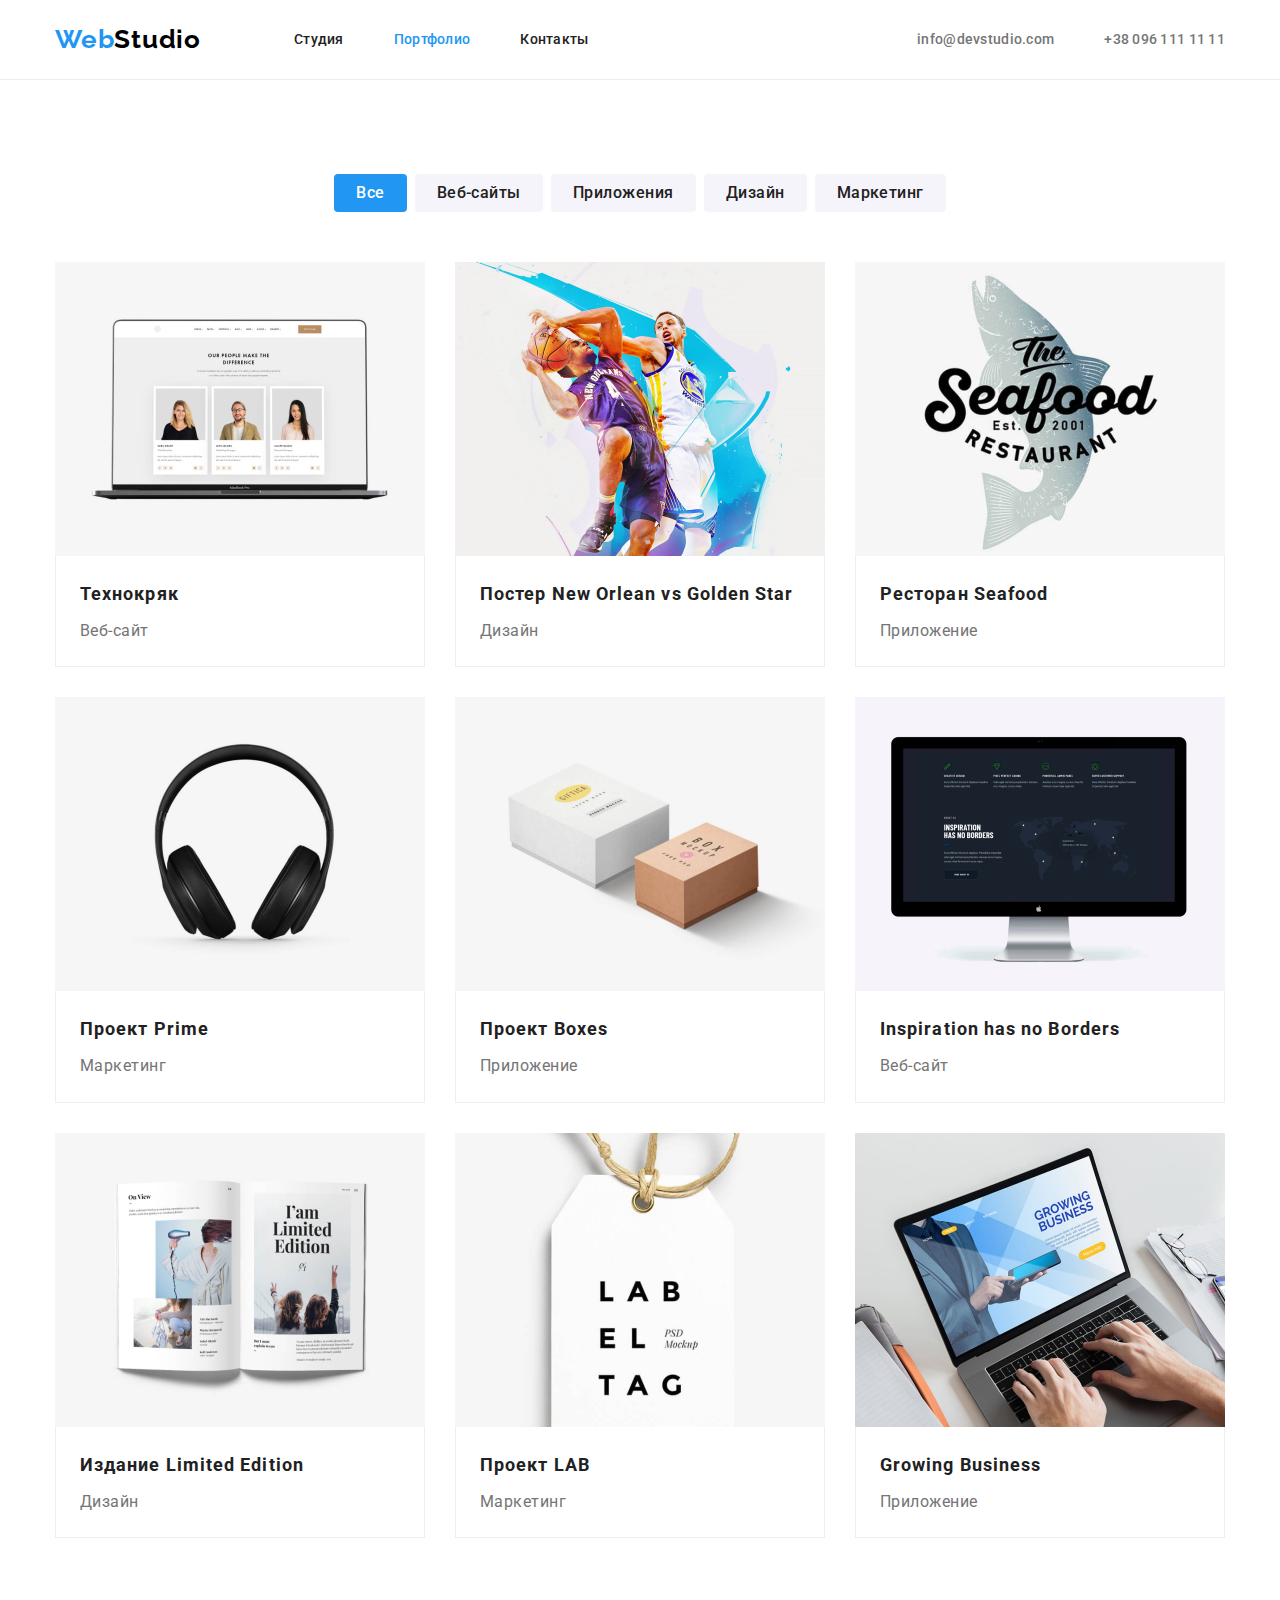
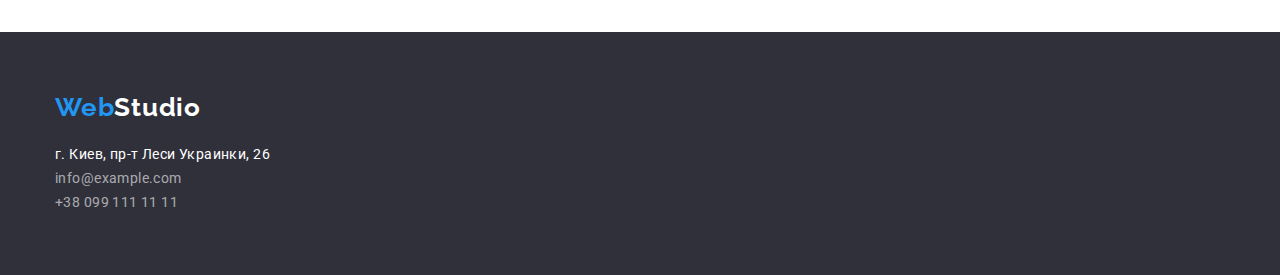
==== portfolio.html @ 2596192c "Initial commit" ====
<!DOCTYPE html>
<html lang="ru">
<head>
    <meta charset="UTF-8">
    <meta http-equiv="X-UA-Compatible" content="IE=edge">
    <meta name="viewport" content="width=device-width, initial-scale=1.0">
    <title>Портфолио</title>
    <link rel="preconnect" href="https://fonts.googleapis.com">
    <link rel="preconnect" href="https://fonts.gstatic.com" crossorigin>
    <link href="https://fonts.googleapis.com/css2?family=Raleway:wght@700&family=Roboto:wght@400;500;700;900&display=swap"
    rel="stylesheet">
    <link rel="stylesheet" href="https://cdnjs.cloudflare.com/ajax/libs/modern-normalize/1.1.0/modern-normalize.min.css">
    <link rel="stylesheet" href="./css/styles.css">
</head>
<body class="page">
    <!-- Header -->
    <!-- Header -->
    <header class="header">
        <div class="container header-container">
            <a class="header-logo link" href="./index.html">Web<span class="header-logo-dark">Studio</span></a>
            <nav class="header-nav">
                <ul class="nav-list list">
                    <li class="item"><a class="nav-lis-item link" href="./index.html">Студия</a></li>
                    <li class="item"><a class="nav-lis-item link current-link" href="./portfolio.html">Портфолио</a> </li>
                    <li class="item"><a class="nav-lis-item link" href="">Контакты</a></li>
                </ul>
            </nav>
            <ul class="header-contacts list">
                <li class="item"><a class="header-contact link" href="mailto:info@devstudio.com">info@devstudio.com</a></li>
                <li class="item"><a class="header-contact link" href="tel:+380961111111">+38 096 111 11 11</a></li>
            </ul>
        </div>
    </header>
    <!-- Main content -->
    <main>
        <!-- Section -->
        <section class="section">
            <div class="container">
            <h1 hidden>Примеры работ</h1>
            <ul class="filter-list list">
                <li class="item"><button class="portfolio-button btn current-btn" type="button">Все</button></li>
                <li class="item"><button class="portfolio-button btn" type="button">Веб-сайты</button></li>
                <li class="item"><button class="portfolio-button btn" type="button">Приложения</button></li>
                <li class="item"><button class="portfolio-button btn" type="button">Дизайн</button></li>
                <li class="item"><button class="portfolio-button btn" type="button">Маркетинг</button></li>
            </ul>
            <ul class="works-list list">
                <li class="works-item">
                    <a class="link" href="">
                    <img class="works-item-img img" src="./images/page-2/site.jpg" alt="Веб-сайт Технокряк" width="370" height="294">
                    <div class="works-description">
                    <h2 class="works-item-title">Технокряк</h2>
                    <p class="works-item-text">Веб-сайт</p>
                    </div>
                    </a>
                </li>
                <li class="works-item">
                    <a class="link" href="">
                    <img class="works-item-img img" src="./images/page-2/poster.jpg" alt="Пример дизайна постер New Orlean vs Golden Star" width="370" height="294">
                    <div class="works-description">
                    <h2 class="works-item-title">Постер <span lang="en">New Orlean vs Golden Star</span></h2>
                    <p class="works-item-text">Дизайн</p>
                    </div>
                    </a>
                </li>
                <li class="works-item">
                    <a class="link" href="">
                    <img class="works-item-img img" src="./images/page-2/seafood.jpg" alt="Приложение ресторана Seafood" width="370" height="294">
                    <div class="works-description">
                    <h2 class="works-item-title">Ресторан <span lang="en">Seafood</span></h2>
                    <p class="works-item-text">Приложение</p>
                    </div>
                    </a>
                </li>
                <li class="works-item">
                    <a class="link" href="">
                    <img class="works-item-img img" src="./images/page-2/prime.jpg" alt="Маркетинговый проект Prime" width="370" height="294">
                    <div class="works-description">
                    <h2 class="works-item-title">Проект <span lang="en">Prime</span></h2>
                    <p class="works-item-text">Маркетинг</p>
                    </div>
                    </a>
                </li>
                <li class="works-item">
                    <a class="link" href="">
                    <img class="works-item-img img" src="./images/page-2/boxes.jpg" alt="Приложение Boxes" width="370" height="294">
                    <div class="works-description">
                    <h2 class="works-item-title">Проект <span lang="en">Boxes</span></h2>
                    <p class="works-item-text">Приложение</p>
                    </div>
                    </a>
                </li>
                <li class="works-item">
                    <a class="link" href="">
                    <img class="works-item-img img" src="./images/page-2/site-inspiration.jpg" alt="Веб-сайт Inspiration has no Borders" width="370" height="294">
                    <div class="works-description">
                    <h2 class="works-item-title" lang="en">Inspiration has no Borders</h2>
                    <p class="works-item-text">Веб-сайт</p>
                </div>    
                </a>
                </li>
                <li class="works-item">
                    <a class="link" href="">
                    <img class="works-item-img img" src="./images/page-2/limited-edition.jpg" alt="Дизайн издания Limited Edition" width="370" height="294">
                    <div class="works-description">
                    <h2 class="works-item-title">Издание <span lang="en">Limited Edition</span></h2>
                    <p class="works-item-text">Дизайн</p>
                </div>    
                </a>
                </li>
                <li class="works-item">
                    <a class="link" href="">
                    <img class="works-item-img img" src="./images/page-2/lab.jpg" alt="Маркетинговый проект LAB" width="370" height="294">
                    <div class="works-description">
                    <h2 class="works-item-title">Проект <span lang="en">LAB</span></h2>
                    <p class="works-item-text">Маркетинг</p>
                </div>    
                </a>
                </li>
                <li class="works-item">
                    <a class="link" href="">
                    <img class="works-item-img img" src="./images/page-2/growing-business.jpg" alt="Приложение Growing Business" width="370" height="294">
                    <div class="works-description">
                    <h2 class="works-item-title" lang="en">Growing Business</h2>
                    <p class="works-item-text">Приложение</p>
                </div>    
                </a>
                </li>
            </ul>
            </div>
        </section>
        </main>
    <!-- Footer -->
    <footer class="footer">
        <div class="container">
            <a class="footer-logo link" href="./index.html">Web<span class="footer-logo-bright">Studio</span></a>
            <address>
                <ul class="footer-address-list list">
                    <li class="footer-location">г. Киев, пр-т Леси Украинки, 26</li>
                    <li><a class="footer-contact link" href="mailto:info@example.com">info@example.com</a></li>
                    <li><a class="footer-contact link" href="tel:+380991111111">+38 099 111 11 11</a></li>
                </ul>
            </address>
        </div>
    </footer>
</body>
</html>
---- css/styles.css ----
:root {
    --page-font: 'Roboto', sans-serif;
    --logo-font: 'Raleway', sans-serif;
    --main-text-color: #757575;
    --title-text-color: #212121;
    --accent-color: #2196F3;
    --btn-hover-focus: #188CE8;
    --footer-color: #2F303A;
    --accent-bg-color: #F5F4FA;
    --primary-bg-color: #FFFFFF;
    --header-logo-color: #000000;
    --item: 3;
    --indent: 30px;
}

/* Common styles */
h1,
h2,
h3,
h4,
h5,
h6,
p,
ul {
    margin: 0;
}

.img {
    display: block;
    max-width: 100%;
    height: auto;
    margin: 0;
}

.container {
    width: 1200px;
    padding-right: 15px;
    padding-left: 15px;
    margin-right: auto;
    margin-left: auto;
}

.section {
    padding-top: 94px;
    padding-bottom: 94px;
}

.page {
    font-family: var(--page-font);
    font-style: normal;
    font-weight: 400;
    font-size: 14px;
    line-height: 1.7;
    color: var(--main-text-color);
    
    background-color: var(--primary-bg-color);
}

.list {
    list-style: none;
    padding: 0;
    margin: 0;
}

.link {
    text-decoration: none;
    font-style: normal;
}

.btn {
    font-family: var(--page-font);
    cursor: pointer;
    border-style: none;
    border-radius: 4px;
}

/* Logo */
.header-logo,
.footer-logo {
    font-family: var(--logo-font);
    font-weight: 700;
    font-size: 26px;
    line-height: 1.2;
    letter-spacing: 0.03em;
    color: var(--accent-color)
}

.header-logo-dark {
    color: var(--header-logo-color);
}

.footer-logo-bright {
    color: var(--primary-bg-color);
}

/* Buttons */
.hero-button {
    padding: 10px 32px;
    font-weight: 700;
    font-size: 16px;
    line-height: 1.9;
    text-align: center;
    letter-spacing: 0.06em;
    color: var(--primary-bg-color); 
    
    background-color: var(--accent-color);
}

.hero-button:hover,
.hero-button:focus {
    background-color: var(--btn-hover-focus);
    box-shadow: 0px 4px 4px rgba(0, 0, 0, 0.15);
}

.portfolio-button {
    padding: 6px 22px;
    font-family: var(--page-font);
    font-weight: 500;
    font-size: 16px;
    line-height: 1.6;
    text-align: center;
    letter-spacing: 0.03em;
    color: var(--title-text-color);
    background-color: var(--accent-bg-color);
}

.current-btn,
.portfolio-button:hover,
.portfolio-button:focus {
    color: var(--primary-bg-color);
    background-color: var(--accent-color);
}

/* Header */
.header {
    border-bottom: 1px solid #ECECEC;
}

.header-container {
    display: flex;
    align-items: center;
}

.nav-list {
    display: flex;
    margin-left: 93px;
}

.nav-list .item + .item,
.header-contacts .item+.item {
    margin-left: 50px;
}

.nav-lis-item {
    display: block;
    padding-top: 32px;
    padding-bottom: 32px;

    font-weight: 500;
    font-size: 14px;
    line-height: 1.1;
    letter-spacing: 0.02em;
    color: var(--title-text-color);
}

.current-link,
.nav-lis-item:hover,
.nav-lis-item:focus {
    color: var(--accent-color);
}

.header-contacts {
    display: flex;
    margin-left: auto;
}

.header-contact {
    display: block;
    padding-top: 32px;
    padding-bottom: 32px;

    font-weight: 500;
    line-height: 1.1;
    letter-spacing: 0.02em;
    color: var(--main-text-color);
}

.header-contact:hover,
.header-contact:focus {
    color: var(--accent-color);
}

/* Hero */
.hero {
    padding-top: 200px;
    padding-bottom: 200px;
    text-align: center;
    background-color: var(--footer-color);
}

.hero-title {
    margin-bottom: 30px;
    font-weight: 900;
    font-size: 44px;
    line-height: 1.7;
    text-align: center;
    letter-spacing: 0.06em;
    text-transform: uppercase;
    color: var(--primary-bg-color);
}

/* Benefits */
.benefits-list {
    display: flex;
}

.benefits-list .item {
    width: 270px;
}

.benefits-list .item + .item {
    margin-left: 30px;
}

.benefits-list-title {
    font-weight: 700;
    font-size: 14px;
    line-height: 1.1;
    letter-spacing: 0.03em;
    text-transform: uppercase;
    color: var(--title-text-color);
}

.benefits-text {
    letter-spacing: 0.03em;
}

/* What do and Team*/
.what-do {
    padding-bottom: 94px;
}

.what-do-list {
    display: flex;
}

.what-do-list .list-item {
    display: block;
}

.what-do-list .list-item + .list-item {
    margin-left: 30px;
}

.what-do-title {
    margin-bottom: 50px;
}

.what-do-title,
.team-title {
    margin-bottom: 50px;
    font-weight: 700;
    font-size: 36px;
    line-height: 1.7;
    text-align: center;
    letter-spacing: 0.03em;
    color: var(--title-text-color);
}

.team {
    font-size: 16px;
    line-height: 1.2;
    text-align: center;
    letter-spacing: 0.03em;
    background-color: var(--accent-bg-color);
}

.team-list {
    display: flex;
}

.team-list .team-card + .team-card {
    margin-left: 30px;
}

.team-card {
    background-color: var(--primary-bg-color);
    box-shadow: 0px 1px 3px rgba(0, 0, 0, 0.12), 0px 1px 1px rgba(0, 0, 0, 0.14), 0px 2px 1px rgba(0, 0, 0, 0.2);
    border-radius: 0px 0px 4px 4px;
}

.team-description {
    padding-top: 30px;
    padding-bottom: 30px;
}

.team-name {
    margin-bottom: 10px;
    font-weight: 500;
    font-size: 16px;
    color: var(--title-text-color);
}

/* Portfolio */
.filter-list {
    display: flex;
    margin-bottom: 50px;
    justify-content: center;
}

.filter-list .item + .item {
    margin-left: 8px;
}

.works-list {
    display: flex;
    flex-wrap: wrap;
    margin: calc(-1 * var(--indent) / 2);
}


.works-item {
    flex-basis: calc((100% - var(--indent) * var(--item)) / var(--item));
    margin: calc(var(--indent) / 2);
}

.works-description {
    padding: 20px 24px;
    border: 1px solid #EEEEEE;
    border-top: none;
}

.works-item-title {
    margin-bottom: 4px;
    font-weight: 700;
    font-size: 18px;
    line-height: 2;
    letter-spacing: 0.06em;
    color: var(--title-text-color);
}

.works-item-text {
    font-size: 16px;
    line-height: 1.9;
    letter-spacing: 0.03em;
    color: var(--main-text-color);
}

/* Footer */
.footer {
    padding-top: 60px;
    padding-bottom: 60px;
    background-color: var(--footer-color);
}

.footer-logo {
    display: block;
    margin-bottom: 20px;
}

.footer-address-list:not(:last-child) {
    margin-bottom: 9px;
}

.footer-location {
    display: block;
    width: 231 px;
    font-style: normal;
    line-height: 1.7;
    letter-spacing: 0.03em;
    color: var(--primary-bg-color);
}

.footer-contact {
    display: block;
    width: 231px;
    line-height: 1.7;
    letter-spacing: 0.03em;
    color: rgba(255, 255, 255, 0.6);
}

.footer-contact:hover,
.footer-contact:focus {
    color: var(--accent-color);
}
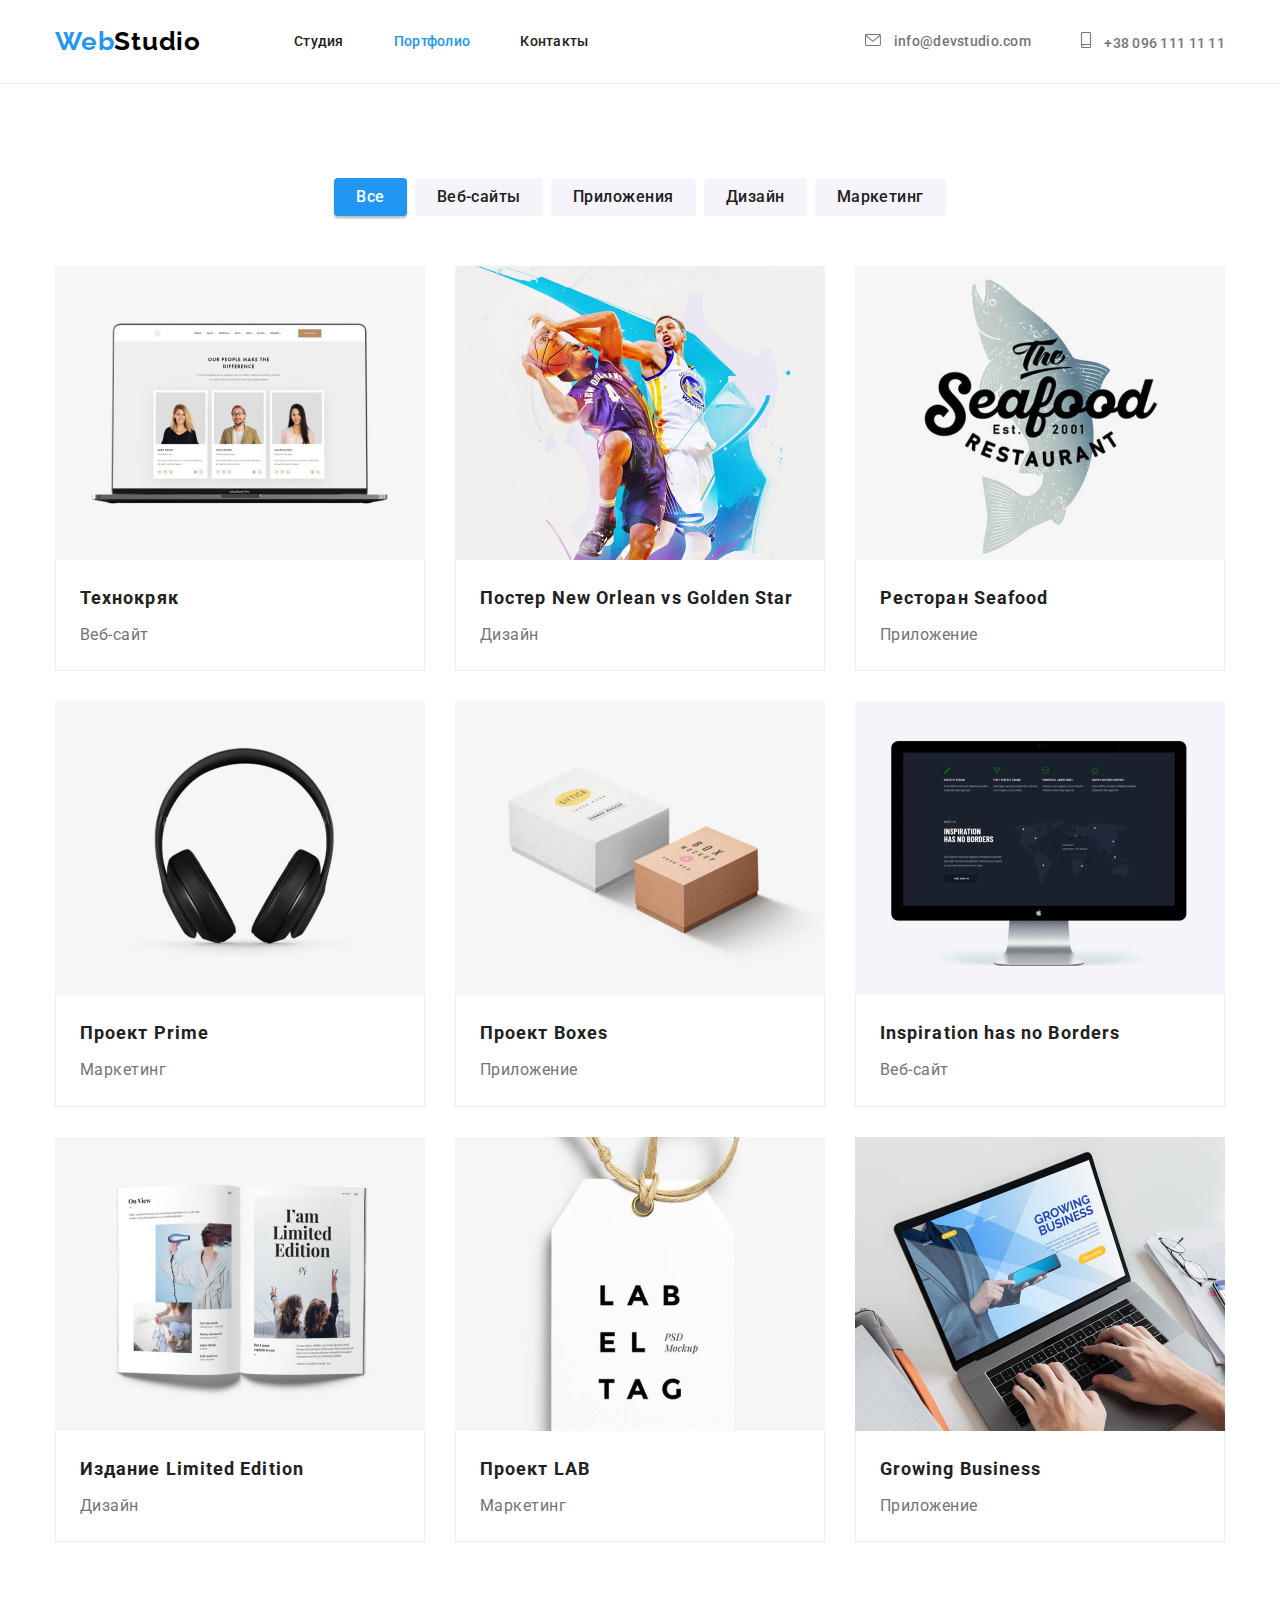
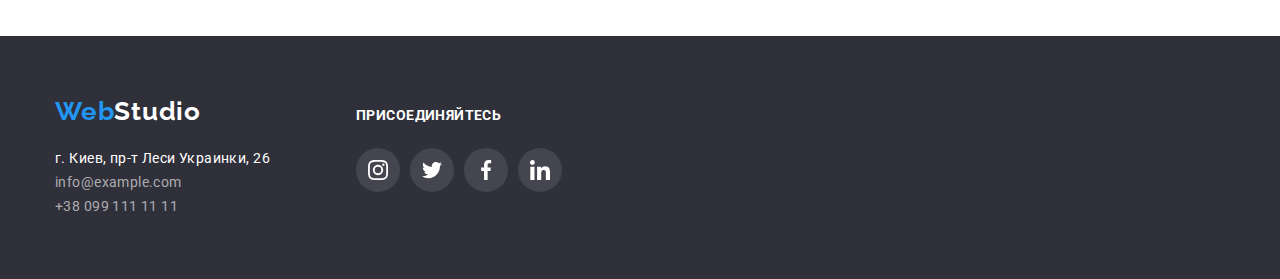
==== commit d3c3253d: "Added icons" ====
--- a/portfolio.html
+++ b/portfolio.html
@@ -14,7 +14,6 @@
 </head>
 <body class="page">
     <!-- Header -->
-    <!-- Header -->
     <header class="header">
         <div class="container header-container">
             <a class="header-logo link" href="./index.html">Web<span class="header-logo-dark">Studio</span></a>
@@ -26,8 +25,18 @@
                 </ul>
             </nav>
             <ul class="header-contacts list">
-                <li class="item"><a class="header-contact link" href="mailto:info@devstudio.com">info@devstudio.com</a></li>
-                <li class="item"><a class="header-contact link" href="tel:+380961111111">+38 096 111 11 11</a></li>
+                <li class="item"><a class="header-contact link" href="mailto:info@devstudio.com">
+                        <svg class="header-icon" width="16px" height="12px">
+                            <use href="./images/svg/sprite.svg#icon-mail"></use>
+                        </svg>
+                        info@devstudio.com
+                    </a></li>
+                <li class="item"><a class="header-contact link" href="tel:+380961111111">
+                        <svg class="header-icon" width="10px" height="16px">
+                            <use href="./images/svg/sprite.svg#icon-smartphone"></use>
+                        </svg>
+                        +38 096 111 11 11
+                    </a></li>
             </ul>
         </div>
     </header>
@@ -132,15 +141,50 @@
         </main>
     <!-- Footer -->
     <footer class="footer">
-        <div class="container">
-            <a class="footer-logo link" href="./index.html">Web<span class="footer-logo-bright">Studio</span></a>
-            <address>
-                <ul class="footer-address-list list">
-                    <li class="footer-location">г. Киев, пр-т Леси Украинки, 26</li>
-                    <li><a class="footer-contact link" href="mailto:info@example.com">info@example.com</a></li>
-                    <li><a class="footer-contact link" href="tel:+380991111111">+38 099 111 11 11</a></li>
+        <div class="footer-list container">
+            <div class="footer-info">
+                <a class="footer-logo link" href="./index.html">Web<span class="footer-logo-bright">Studio</span></a>
+                <address>
+                    <ul class="footer-address-list list">
+                        <li class="footer-location">г. Киев, пр-т Леси Украинки, 26</li>
+                        <li><a class="footer-contact link" href="mailto:info@example.com">info@example.com</a></li>
+                        <li><a class="footer-contact link" href="tel:+380991111111">+38 099 111 11 11</a></li>
+                    </ul>
+                </address>
+            </div>
+            <div class="footer-links">
+                <strong class="strong">Присоединяйтесь</strong>
+                <ul class="social-media-list list">
+                    <li class="social-media-item">
+                        <a class="social-media-link" href="">
+                            <svg class="social-media-icon" width="20" height="20">
+                                <use href="./images/svg/sprite.svg#icon-instagram"></use>
+                            </svg>
+                        </a>
+                    </li>
+                    <li class="social-media-item">
+                        <a class="social-media-link" href="">
+                            <svg class="social-media-icon" width="20" height="20">
+                                <use href="./images/svg/sprite.svg#icon-twitter"></use>
+                            </svg>
+                        </a>
+                    </li>
+                    <li class="social-media-item">
+                        <a class="social-media-link" href="">
+                            <svg class="social-media-icon" width="20" height="20">
+                                <use href="./images/svg/sprite.svg#icon-facebook"></use>
+                            </svg>
+                        </a>
+                    </li>
+                    <li class="social-media-item">
+                        <a class="social-media-link" href="">
+                            <svg class="social-media-icon" width="20" height="20">
+                                <use href="./images/svg/sprite.svg#icon-linkedin"></use>
+                            </svg>
+                        </a>
+                    </li>
                 </ul>
-            </address>
+            </div>
         </div>
     </footer>
 </body>
--- a/css/styles.css
+++ b/css/styles.css
@@ -9,6 +9,7 @@
     --accent-bg-color: #F5F4FA;
     --primary-bg-color: #FFFFFF;
     --header-logo-color: #000000;
+    --icon-color: #AFB1B8;
     --item: 3;
     --indent: 30px;
 }
@@ -129,6 +130,9 @@
 .portfolio-button:focus {
     color: var(--primary-bg-color);
     background-color: var(--accent-color);
+    box-shadow: 0px 3px 1px rgba(0, 0, 0, 0.1), 
+    0px 1px 2px rgba(0, 0, 0, 0.08), 
+    0px 2px 2px rgba(0, 0, 0, 0.12);
 }
 
 /* Header */
@@ -170,8 +174,9 @@
 }
 
 .header-contacts {
-    display: flex;
+    display: inline-flex;
     margin-left: auto;
+    align-items: center;
 }
 
 .header-contact {
@@ -190,12 +195,27 @@
     color: var(--accent-color);
 }
 
+.header-icon {
+    margin-right: 10px;
+    fill: currentColor;
+}
+
 /* Hero */
 .hero {
+    background-image: linear-gradient(to right, 
+        rgba(47, 48, 58, 0.4), 
+        rgba(47, 48, 58, 0.4)), 
+    url(../images/page-1/hero-bg.jpg);
+    background-repeat: no-repeat;
+    background-size: cover;
+    max-width: 1600px;
+    margin-left: auto;
+    margin-right: auto;
+    background-color: var(--footer-color);
+    
     padding-top: 200px;
     padding-bottom: 200px;
     text-align: center;
-    background-color: var(--footer-color);
 }
 
 .hero-title {
@@ -210,6 +230,24 @@
 }
 
 /* Benefits */
+.benefits-icons {
+    display: flex;
+}
+
+.benefits-icon {
+    display: flex;
+    align-items: center;
+    justify-content: center;
+    width: 270px;
+    height: 120px;
+    background-color: var(--accent-bg-color);
+    margin-bottom: 30px;
+}
+
+.benefits-icon:not(:last-child) {
+    margin-right: 30px;
+}
+
 .benefits-list {
     display: flex;
 }
@@ -257,7 +295,8 @@
 }
 
 .what-do-title,
-.team-title {
+.team-title,
+.client-title {
     margin-bottom: 50px;
     font-weight: 700;
     font-size: 36px;
@@ -301,6 +340,72 @@
     color: var(--title-text-color);
 }
 
+.team-position {
+    margin-bottom: 16px;
+}
+
+.team-social-media {
+    display: flex;
+    justify-content: center;
+}
+
+.team-socials-link {
+    display: flex;
+    align-items: center;
+    justify-content: center;
+    width: 44px;
+    height: 44px;
+    color: var(--icon-color);
+    background-color: var(--primary-bg-color);
+    border-radius: 50%;
+}
+
+.team-socials-link:hover,
+.team-socials-link:focus {
+    color: var(--primary-bg-color);
+    background-color: var(--accent-color);
+    cursor: pointer;
+}
+
+.team-socials-item:not(:last-child) {
+    margin-right: 10px;
+}
+
+.team-socials-icon {
+    fill: currentColor;
+}
+
+/* Clients */
+.clients-list {
+    display: flex;
+}
+
+.client-link {
+    display: flex;
+    align-items: center;
+    justify-content: center;
+    width: 170px;
+    height: 92px;
+    color: var(--icon-color);
+    border: 1px solid var(--icon-color);
+    border-radius: 4px;
+}
+
+.client-link:hover,
+.client-link:focus {
+    color: var(--accent-color);
+    border-color: var(--accent-color);
+    cursor: pointer;
+}
+
+.clients-item:not(:last-child) {
+    margin-right: 30px;
+}
+
+.client-logo {
+    fill: currentColor;
+}
+
 /* Portfolio */
 .filter-list {
     display: flex;
@@ -322,6 +427,13 @@
 .works-item {
     flex-basis: calc((100% - var(--indent) * var(--item)) / var(--item));
     margin: calc(var(--indent) / 2);
+}
+
+.works-item:hover,
+.works-item:focus {
+    box-shadow: 0px 1px 1px rgba(0, 0, 0, 0.12), 
+    0px 4px 4px rgba(0, 0, 0, 0.06), 
+    1px 4px 6px rgba(0, 0, 0, 0.16);
 }
 
 .works-description {
@@ -353,6 +465,15 @@
     background-color: var(--footer-color);
 }
 
+.footer-list {
+    display: flex;
+    align-items: baseline;
+}
+
+.footer-info {
+    margin-right: 70px;
+}
+
 .footer-logo {
     display: block;
     margin-bottom: 20px;
@@ -382,4 +503,43 @@
 .footer-contact:hover,
 .footer-contact:focus {
     color: var(--accent-color);
+}
+
+.strong {
+    font-weight: 700;
+    font-size: 14px;
+    line-height: 1.1;
+    letter-spacing: 0.03em;
+    text-transform: uppercase;
+    color: var(--primary-bg-color);
+}
+
+.social-media-list {
+    display: flex;
+    margin-top: 20px;
+}
+
+.social-media-link {
+    display: flex;
+    align-items: center;
+    justify-content: center;
+    width: 44px;
+    height: 44px;
+    color: var(--primary-bg-color);
+    background-color: rgba(255, 255, 255, 0.1);
+    border-radius: 50%;
+}
+
+.social-media-link:hover,
+.social-media-link:focus {
+    background-color: var(--accent-color);
+    cursor: pointer;
+}
+
+.social-media-item:not(:last-child) {
+    margin-right: 10px;
+}
+
+.social-media-icon {
+    fill: currentColor;
 }